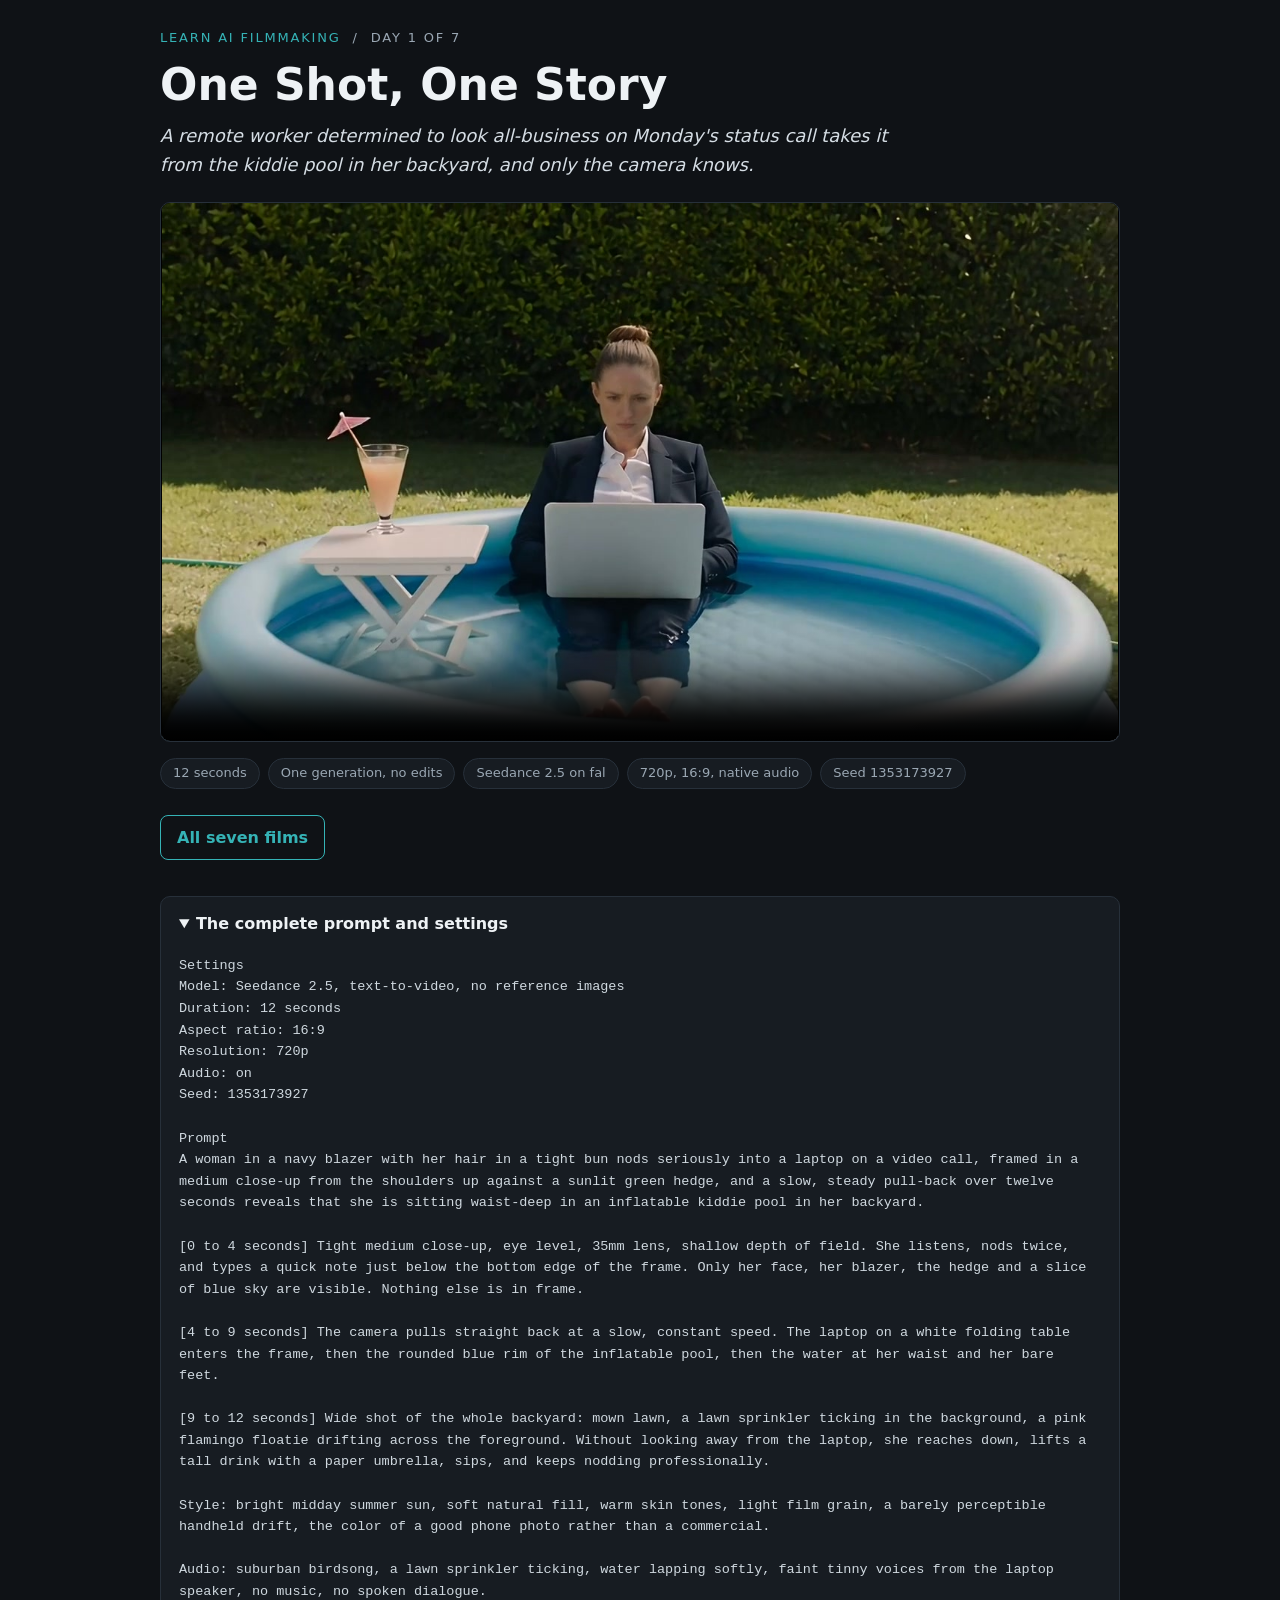
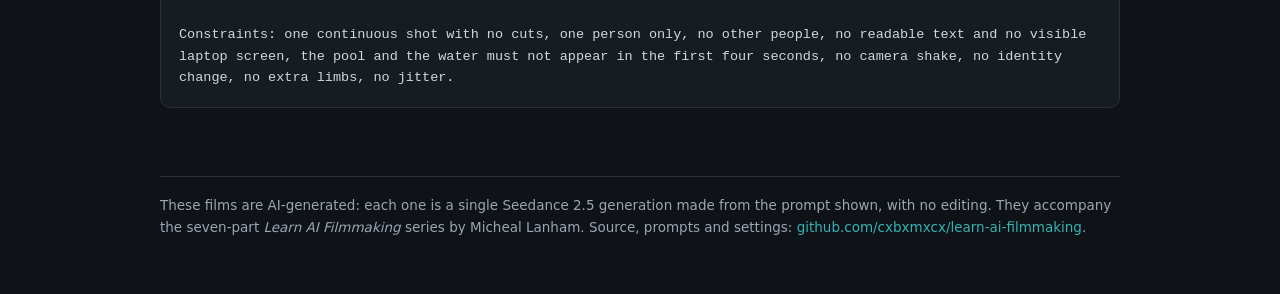
==== docs/day-1-one-shot-one-story/index.html @ 1f4c3204 "Day 1: One Shot, One Story (film, watch page, prompts) First film of the Learn AI Filmmaking series:" ====
<!doctype html><html lang="en"><head><meta charset="utf-8"><meta name="viewport" content="width=device-width,initial-scale=1"><title>Day 1: One Shot, One Story | Learn AI Filmmaking</title><meta name="description" content="A remote worker determined to look all-business on Monday&#x27;s status call takes it from the kiddie pool in her backyard, and only the camera knows."><meta property="og:title" content="Day 1: One Shot, One Story | Learn AI Filmmaking"><meta property="og:description" content="A remote worker determined to look all-business on Monday&#x27;s status call takes it from the kiddie pool in her backyard, and only the camera knows."><meta property="og:url" content="https://cxbxmxcx.github.io/learn-ai-filmmaking/day-1-one-shot-one-story/"><meta property="og:site_name" content="Learn AI Filmmaking"><meta property="og:image" content="https://cxbxmxcx.github.io/learn-ai-filmmaking/posters/day-1-one-shot-one-story.jpg"><meta name="twitter:card" content="summary_large_image"><meta property="og:type" content="video.other"><meta property="og:video" content="https://cxbxmxcx.github.io/learn-ai-filmmaking/films/day-1-one-shot-one-story.mp4"><meta property="og:video:type" content="video/mp4"><meta property="og:video:width" content="1280"><meta property="og:video:height" content="720"><link rel="stylesheet" href="../assets/site.css"></head><body><div class="wrap"><div class="kicker"><a href="../">Learn AI Filmmaking</a> &nbsp;/&nbsp; Day 1 of 7</div><h1>One Shot, One Story</h1><p class="logline">A remote worker determined to look all-business on Monday&#x27;s status call takes it from the kiddie pool in her backyard, and only the camera knows.</p><video controls playsinline preload="metadata" poster="../posters/day-1-one-shot-one-story.jpg"><source src="../films/day-1-one-shot-one-story.mp4" type="video/mp4">Your browser cannot play this video. <a href="../films/day-1-one-shot-one-story.mp4">Download the film</a>.</video><ul class="chips"><li>12 seconds</li><li>One generation, no edits</li><li>Seedance 2.5 on fal</li><li>720p, 16:9, native audio</li><li>Seed 1353173927</li></ul><a class="cta ghost" href="../">All seven films</a><details open><summary>The complete prompt and settings</summary><pre>Settings
Model: Seedance 2.5, text-to-video, no reference images
Duration: 12 seconds
Aspect ratio: 16:9
Resolution: 720p
Audio: on
Seed: 1353173927

Prompt
A woman in a navy blazer with her hair in a tight bun nods seriously into a laptop on a video call, framed in a medium close-up from the shoulders up against a sunlit green hedge, and a slow, steady pull-back over twelve seconds reveals that she is sitting waist-deep in an inflatable kiddie pool in her backyard.

[0 to 4 seconds] Tight medium close-up, eye level, 35mm lens, shallow depth of field. She listens, nods twice, and types a quick note just below the bottom edge of the frame. Only her face, her blazer, the hedge and a slice of blue sky are visible. Nothing else is in frame.

[4 to 9 seconds] The camera pulls straight back at a slow, constant speed. The laptop on a white folding table enters the frame, then the rounded blue rim of the inflatable pool, then the water at her waist and her bare feet.

[9 to 12 seconds] Wide shot of the whole backyard: mown lawn, a lawn sprinkler ticking in the background, a pink flamingo floatie drifting across the foreground. Without looking away from the laptop, she reaches down, lifts a tall drink with a paper umbrella, sips, and keeps nodding professionally.

Style: bright midday summer sun, soft natural fill, warm skin tones, light film grain, a barely perceptible handheld drift, the color of a good phone photo rather than a commercial.

Audio: suburban birdsong, a lawn sprinkler ticking, water lapping softly, faint tinny voices from the laptop speaker, no music, no spoken dialogue.

Constraints: one continuous shot with no cuts, one person only, no other people, no readable text and no visible laptop screen, the pool and the water must not appear in the first four seconds, no camera shake, no identity change, no extra limbs, no jitter.</pre></details><div class="nav"><span></span><span></span></div><footer>These films are AI-generated: each one is a single Seedance 2.5 generation made from the prompt shown, with no editing. They accompany the seven-part <em>Learn AI Filmmaking</em> series by Micheal Lanham. Source, prompts and settings: <a href="https://github.com/cxbxmxcx/learn-ai-filmmaking">github.com/cxbxmxcx/learn-ai-filmmaking</a>.</footer></div></body></html>
---- docs/assets/site.css ----
:root { --bg:#0f1216; --panel:#171c22; --line:#27303a; --ink:#eef2f5; --dim:#9aa7b3; --teal:#35b3b6; }
* { box-sizing:border-box; }
body { margin:0; background:var(--bg); color:var(--ink); font:16px/1.6 system-ui,-apple-system,"Segoe UI",Roboto,sans-serif; }
a { color:var(--teal); text-decoration:none; } a:hover { text-decoration:underline; }
.wrap { max-width:1000px; margin:0 auto; padding-inline:20px; padding-block:28px 56px; }
.kicker { font-size:13px; letter-spacing:.14em; text-transform:uppercase; color:var(--dim); }
h1 { font-size:clamp(28px,5vw,44px); line-height:1.12; margin:.25em 0 .3em; }
.logline { font-size:18px; color:#d5dde4; font-style:italic; margin:0 0 22px; max-width:760px; }
video { display:block; width:100%; height:auto; aspect-ratio:16/9; background:#000; border-radius:10px; border:1px solid var(--line); }
.chips { display:flex; flex-wrap:wrap; gap:8px; margin:16px 0 26px; padding:0; list-style:none; }
.chips li { font-size:13px; color:var(--dim); border:1px solid var(--line); border-radius:999px; padding:4px 12px; background:var(--panel); }
.cta { display:inline-block; margin:0 12px 10px 0; padding:9px 16px; border-radius:8px; background:var(--teal); color:#062a2b; font-weight:600; }
.cta.ghost { background:transparent; color:var(--teal); border:1px solid var(--teal); }
details { margin-top:26px; border:1px solid var(--line); border-radius:10px; background:var(--panel); }
summary { cursor:pointer; padding:14px 18px; font-weight:600; }
pre { margin:0; padding:4px 18px 18px; white-space:pre-wrap; word-wrap:break-word; font:13.5px/1.6 ui-monospace,Consolas,monospace; color:#cfd8df; }
.nav { display:flex; justify-content:space-between; gap:16px; margin-top:30px; font-size:15px; }
footer { margin-top:38px; padding-top:18px; border-top:1px solid var(--line); color:var(--dim); font-size:13.5px; }
.grid { display:grid; grid-template-columns:repeat(auto-fill,minmax(280px,1fr)); gap:18px; margin-top:26px; }
.card { border:1px solid var(--line); border-radius:12px; overflow:hidden; background:var(--panel); color:inherit; display:block; }
.card:hover { border-color:var(--teal); text-decoration:none; }
.card img, .card .soon { display:block; width:100%; aspect-ratio:16/9; object-fit:cover; }
.card .soon { display:flex; align-items:center; justify-content:center; color:var(--dim); font-size:13px; letter-spacing:.14em; text-transform:uppercase; background:#12161b; }
.card .txt { padding:12px 14px 16px; } .card .day { font-size:12px; letter-spacing:.14em; text-transform:uppercase; color:var(--dim); }
.card .ttl { font-weight:650; font-size:17px; margin-top:2px; } .card .sub { color:var(--dim); font-size:14px; margin-top:4px; }
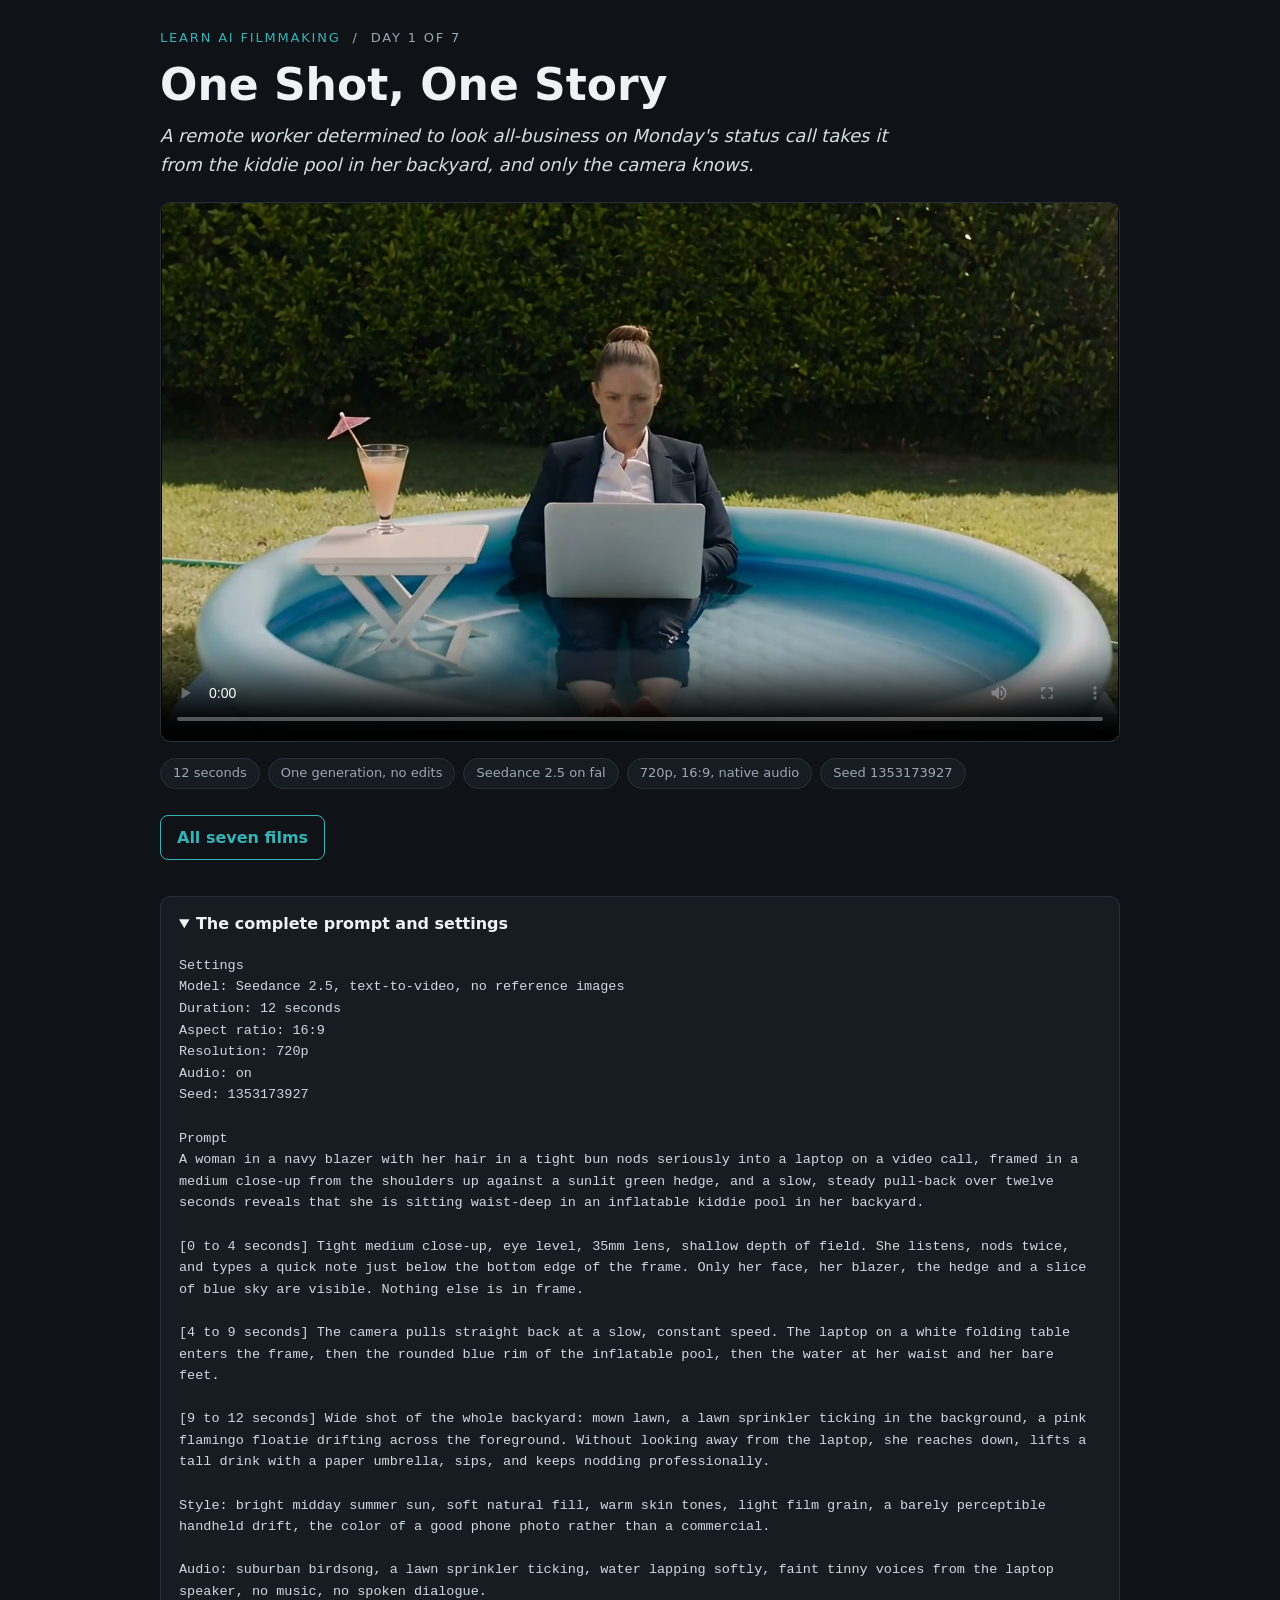
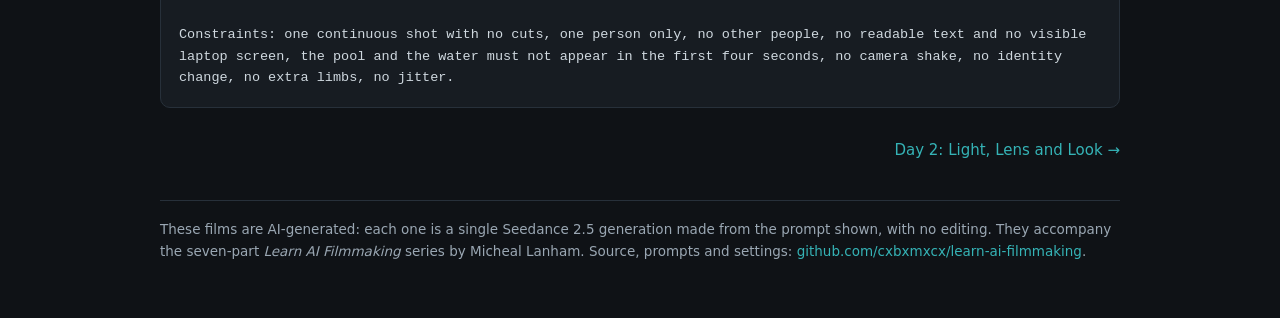
==== commit 5e8cf26c: "Days 2, 3, 5 and 6: films, watch pages and prompts Light, Lens and Look (15 s), Moving the Camera (2" ====
--- a/docs/day-1-one-shot-one-story/index.html
+++ b/docs/day-1-one-shot-one-story/index.html
@@ -19,4 +19,4 @@
 
 Audio: suburban birdsong, a lawn sprinkler ticking, water lapping softly, faint tinny voices from the laptop speaker, no music, no spoken dialogue.
 
-Constraints: one continuous shot with no cuts, one person only, no other people, no readable text and no visible laptop screen, the pool and the water must not appear in the first four seconds, no camera shake, no identity change, no extra limbs, no jitter.</pre></details><div class="nav"><span></span><span></span></div><footer>These films are AI-generated: each one is a single Seedance 2.5 generation made from the prompt shown, with no editing. They accompany the seven-part <em>Learn AI Filmmaking</em> series by Micheal Lanham. Source, prompts and settings: <a href="https://github.com/cxbxmxcx/learn-ai-filmmaking">github.com/cxbxmxcx/learn-ai-filmmaking</a>.</footer></div></body></html>+Constraints: one continuous shot with no cuts, one person only, no other people, no readable text and no visible laptop screen, the pool and the water must not appear in the first four seconds, no camera shake, no identity change, no extra limbs, no jitter.</pre></details><div class="nav"><span></span><a href="../day-2-light-lens-and-look/">Day 2: Light, Lens and Look &rarr;</a></div><footer>These films are AI-generated: each one is a single Seedance 2.5 generation made from the prompt shown, with no editing. They accompany the seven-part <em>Learn AI Filmmaking</em> series by Micheal Lanham. Source, prompts and settings: <a href="https://github.com/cxbxmxcx/learn-ai-filmmaking">github.com/cxbxmxcx/learn-ai-filmmaking</a>.</footer></div></body></html>
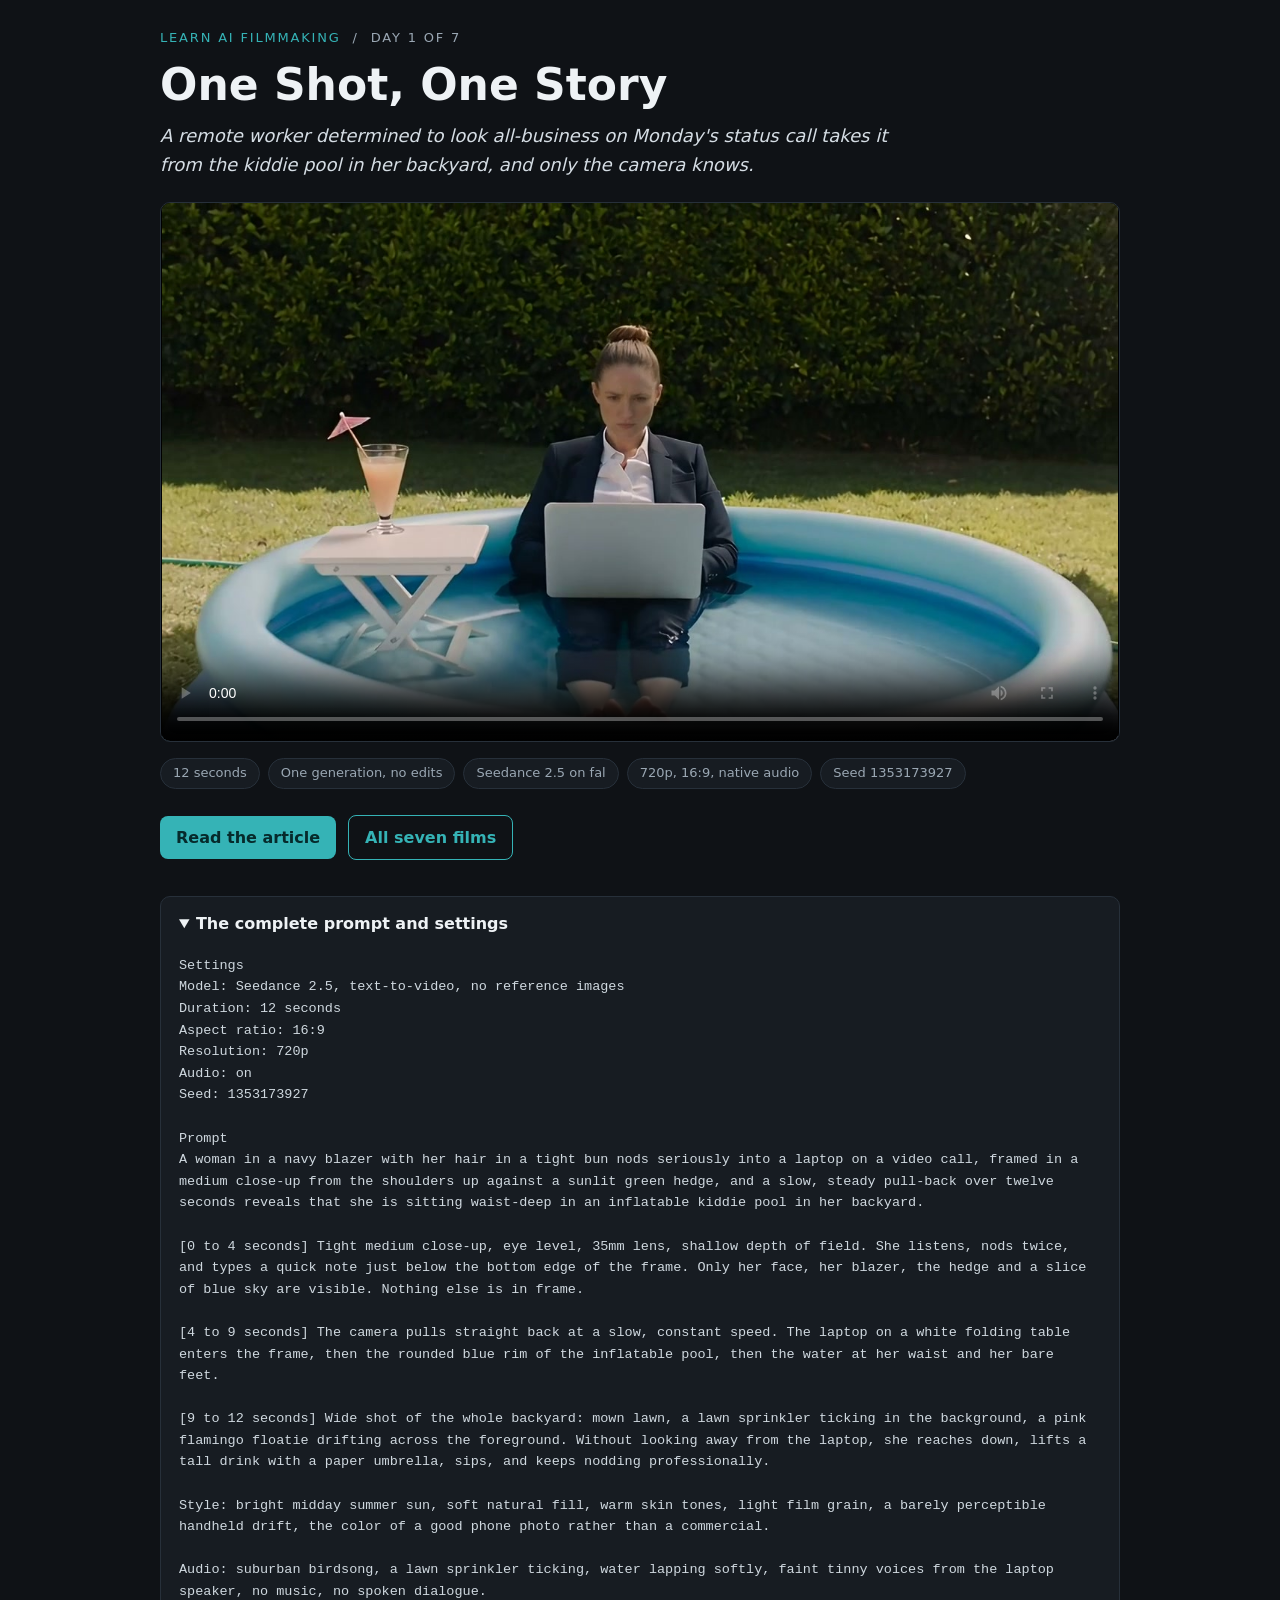
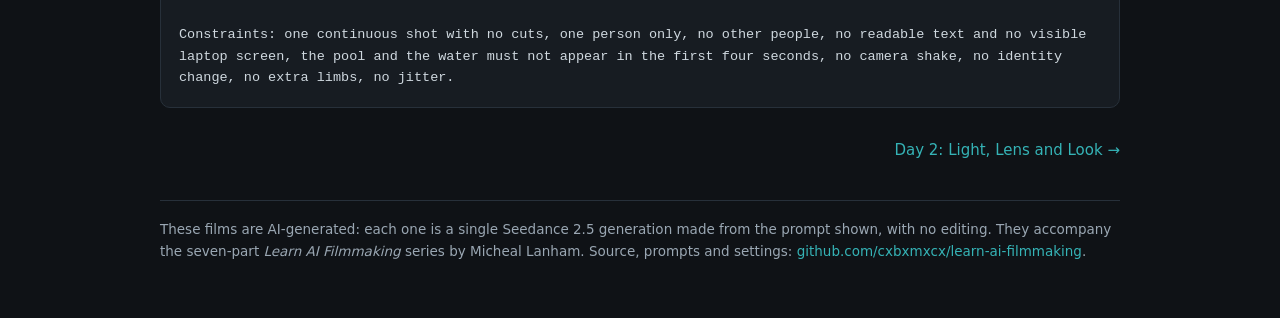
==== commit e792e047: "Watch pages: link each film to its article Co-Authored-By: Claude Fable 5.1 <noreply@anthropic.com> " ====
--- a/docs/day-1-one-shot-one-story/index.html
+++ b/docs/day-1-one-shot-one-story/index.html
@@ -1,4 +1,4 @@
-<!doctype html><html lang="en"><head><meta charset="utf-8"><meta name="viewport" content="width=device-width,initial-scale=1"><title>Day 1: One Shot, One Story | Learn AI Filmmaking</title><meta name="description" content="A remote worker determined to look all-business on Monday&#x27;s status call takes it from the kiddie pool in her backyard, and only the camera knows."><meta property="og:title" content="Day 1: One Shot, One Story | Learn AI Filmmaking"><meta property="og:description" content="A remote worker determined to look all-business on Monday&#x27;s status call takes it from the kiddie pool in her backyard, and only the camera knows."><meta property="og:url" content="https://cxbxmxcx.github.io/learn-ai-filmmaking/day-1-one-shot-one-story/"><meta property="og:site_name" content="Learn AI Filmmaking"><meta property="og:image" content="https://cxbxmxcx.github.io/learn-ai-filmmaking/posters/day-1-one-shot-one-story.jpg"><meta name="twitter:card" content="summary_large_image"><meta property="og:type" content="video.other"><meta property="og:video" content="https://cxbxmxcx.github.io/learn-ai-filmmaking/films/day-1-one-shot-one-story.mp4"><meta property="og:video:type" content="video/mp4"><meta property="og:video:width" content="1280"><meta property="og:video:height" content="720"><link rel="stylesheet" href="../assets/site.css"></head><body><div class="wrap"><div class="kicker"><a href="../">Learn AI Filmmaking</a> &nbsp;/&nbsp; Day 1 of 7</div><h1>One Shot, One Story</h1><p class="logline">A remote worker determined to look all-business on Monday&#x27;s status call takes it from the kiddie pool in her backyard, and only the camera knows.</p><video controls playsinline preload="metadata" poster="../posters/day-1-one-shot-one-story.jpg"><source src="../films/day-1-one-shot-one-story.mp4" type="video/mp4">Your browser cannot play this video. <a href="../films/day-1-one-shot-one-story.mp4">Download the film</a>.</video><ul class="chips"><li>12 seconds</li><li>One generation, no edits</li><li>Seedance 2.5 on fal</li><li>720p, 16:9, native audio</li><li>Seed 1353173927</li></ul><a class="cta ghost" href="../">All seven films</a><details open><summary>The complete prompt and settings</summary><pre>Settings
+<!doctype html><html lang="en"><head><meta charset="utf-8"><meta name="viewport" content="width=device-width,initial-scale=1"><title>Day 1: One Shot, One Story | Learn AI Filmmaking</title><meta name="description" content="A remote worker determined to look all-business on Monday&#x27;s status call takes it from the kiddie pool in her backyard, and only the camera knows."><meta property="og:title" content="Day 1: One Shot, One Story | Learn AI Filmmaking"><meta property="og:description" content="A remote worker determined to look all-business on Monday&#x27;s status call takes it from the kiddie pool in her backyard, and only the camera knows."><meta property="og:url" content="https://cxbxmxcx.github.io/learn-ai-filmmaking/day-1-one-shot-one-story/"><meta property="og:site_name" content="Learn AI Filmmaking"><meta property="og:image" content="https://cxbxmxcx.github.io/learn-ai-filmmaking/posters/day-1-one-shot-one-story.jpg"><meta name="twitter:card" content="summary_large_image"><meta property="og:type" content="video.other"><meta property="og:video" content="https://cxbxmxcx.github.io/learn-ai-filmmaking/films/day-1-one-shot-one-story.mp4"><meta property="og:video:type" content="video/mp4"><meta property="og:video:width" content="1280"><meta property="og:video:height" content="720"><link rel="stylesheet" href="../assets/site.css"></head><body><div class="wrap"><div class="kicker"><a href="../">Learn AI Filmmaking</a> &nbsp;/&nbsp; Day 1 of 7</div><h1>One Shot, One Story</h1><p class="logline">A remote worker determined to look all-business on Monday&#x27;s status call takes it from the kiddie pool in her backyard, and only the camera knows.</p><video controls playsinline preload="metadata" poster="../posters/day-1-one-shot-one-story.jpg"><source src="../films/day-1-one-shot-one-story.mp4" type="video/mp4">Your browser cannot play this video. <a href="../films/day-1-one-shot-one-story.mp4">Download the film</a>.</video><ul class="chips"><li>12 seconds</li><li>One generation, no edits</li><li>Seedance 2.5 on fal</li><li>720p, 16:9, native audio</li><li>Seed 1353173927</li></ul><a class="cta" href="https://medium.com/p/a5aec13ff3d1">Read the article</a><a class="cta ghost" href="../">All seven films</a><details open><summary>The complete prompt and settings</summary><pre>Settings
 Model: Seedance 2.5, text-to-video, no reference images
 Duration: 12 seconds
 Aspect ratio: 16:9
